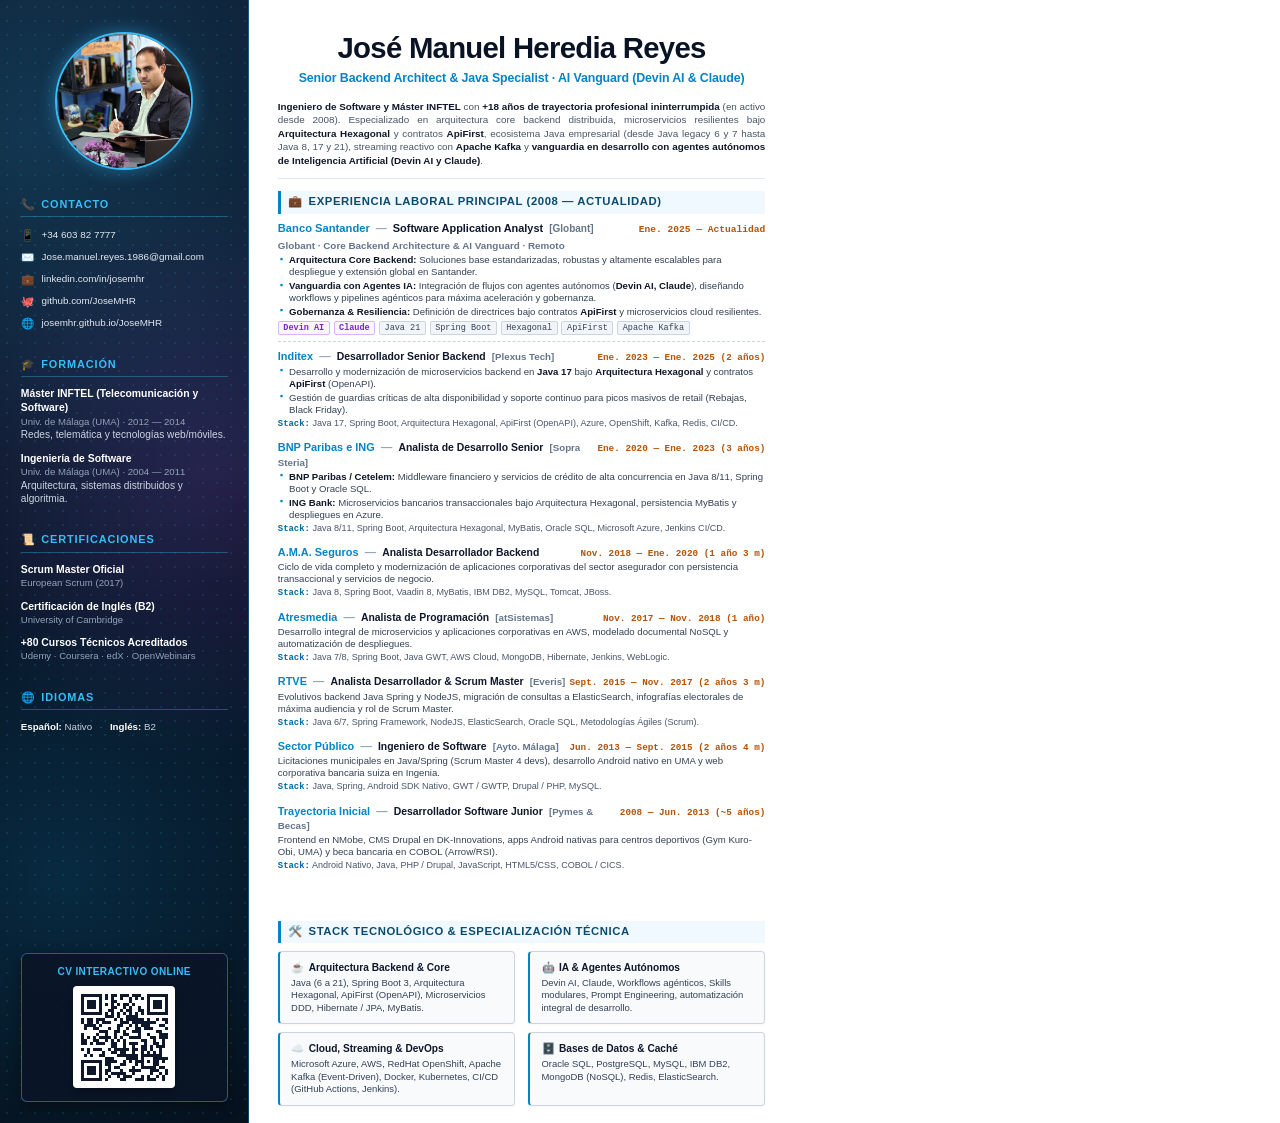
==== cv-printable/index.html @ e9c3ab43 "Enlarge avatar & name, and add Devin AI & Claude to header title" ====
<!DOCTYPE html>
<html lang="es">
<head>
  <meta charset="UTF-8">
  <title>CV — José Manuel Heredia Reyes (1 Página)</title>
  <meta name="viewport" content="width=device-width, initial-scale=1.0">
  <style>
    @page {
      size: A4 portrait;
      margin: 0;
    }

    *, *::before, *::after {
      box-sizing: border-box;
      margin: 0;
      padding: 0;
    }

    html, body {
      width: 210mm;
      height: 297mm;
      max-height: 297mm;
      margin: 0;
      padding: 0;
      background: #ffffff;
      color: #1e293b;
      font-family: -apple-system, BlinkMacSystemFont, "Segoe UI", Roboto, "Helvetica Neue", Arial, sans-serif;
      font-size: 8.5pt;
      line-height: 1.35;
      -webkit-print-color-adjust: exact;
      print-color-adjust: exact;
      overflow: hidden;
    }

    .cv-container {
      display: flex;
      width: 210mm;
      height: 297mm;
      max-height: 297mm;
      overflow: hidden;
    }

    /* ==========================================================================
       SIDEBAR (Columna Izquierda ~66mm)
       ========================================================================== */
    .cv-sidebar {
      width: 66mm;
      min-width: 66mm;
      max-width: 66mm;
      height: 297mm;
      background-color: #070c18;
      background-image: 
        radial-gradient(circle at 15% 12%, rgba(56, 189, 248, 0.22) 0%, transparent 48%),
        radial-gradient(circle at 85% 42%, rgba(168, 85, 247, 0.18) 0%, transparent 42%),
        radial-gradient(circle at 25% 78%, rgba(14, 165, 233, 0.20) 0%, transparent 46%),
        radial-gradient(rgba(56, 189, 248, 0.12) 1px, transparent 1px),
        linear-gradient(180deg, #091224 0%, #050912 100%);
      background-size: 100% 100%, 100% 100%, 100% 100%, 14px 14px, 100% 100%;
      color: #e2e8f0;
      padding: 8.5mm 5.5mm 5.5mm 5.5mm;
      display: flex;
      flex-direction: column;
      justify-content: space-between;
      border-right: 1.5px solid rgba(56, 189, 248, 0.3);
      position: relative;
    }

    .avatar-wrapper {
      text-align: center;
      margin-bottom: 6mm;
    }

    .avatar-img {
      width: 36.5mm;
      height: 36.5mm;
      border-radius: 50%;
      object-fit: cover;
      border: 2.5px solid #38bdf8;
      box-shadow: 0 0 18px rgba(56, 189, 248, 0.45);
      display: inline-block;
    }

    .side-section {
      margin-bottom: 7mm;
    }

    .side-title {
      font-size: 8.2pt;
      font-weight: 800;
      text-transform: uppercase;
      letter-spacing: 0.08em;
      color: #38bdf8;
      border-bottom: 1px solid rgba(56, 189, 248, 0.35);
      padding-bottom: 1.2mm;
      margin-bottom: 2.8mm;
      display: flex;
      align-items: center;
      gap: 1.5mm;
    }

    .side-item {
      font-size: 7.6pt;
      color: #cbd5e1;
      margin-bottom: 2.5mm;
      line-height: 1.35;
    }

    .side-item strong {
      color: #ffffff;
      display: block;
      font-size: 7.8pt;
    }

    .side-item em {
      font-style: normal;
      color: #94a3b8;
      font-size: 7.2pt;
      display: block;
    }

    .contact-row {
      display: flex;
      align-items: center;
      gap: 2mm;
      font-size: 7.4pt;
      color: #e2e8f0;
      margin-bottom: 2mm;
      word-break: break-all;
    }

    .contact-row a {
      color: #e2e8f0;
      text-decoration: none;
    }

    .contact-icon {
      color: #38bdf8;
      font-size: 8pt;
      min-width: 3.5mm;
      text-align: center;
    }

    .side-badge {
      display: inline-block;
      font-size: 6.8pt;
      font-weight: 700;
      padding: 0.5mm 1.5mm;
      border-radius: 2px;
      margin-top: 0.5mm;
    }

    .badge-green {
      background: rgba(16, 185, 129, 0.2);
      color: #6ee7b7;
      border: 1px solid rgba(16, 185, 129, 0.4);
    }

    .badge-blue {
      background: rgba(56, 189, 248, 0.18);
      color: #7dd3fc;
      border: 1px solid rgba(56, 189, 248, 0.4);
    }

    .badge-purple {
      background: rgba(168, 85, 247, 0.2);
      color: #d8b4fe;
      border: 1px solid rgba(168, 85, 247, 0.4);
    }

    .qr-container {
      background: rgba(11, 20, 38, 0.85);
      border: 1px solid rgba(56, 189, 248, 0.45);
      border-radius: 6px;
      padding: 2.8mm 3mm 2.2mm 3mm;
      text-align: center;
      box-shadow: 0 4px 14px rgba(0, 0, 0, 0.4);
    }

    .qr-title {
      font-size: 7.5pt;
      font-weight: 800;
      color: #38bdf8;
      letter-spacing: 0.04em;
      text-transform: uppercase;
      margin-bottom: 2mm;
      text-align: center;
    }

    .qr-img-large {
      width: 27mm;
      height: 27mm;
      background: #ffffff;
      padding: 1.2mm;
      border-radius: 4px;
      display: inline-block;
      box-shadow: 0 2px 8px rgba(0, 0, 0, 0.3);
    }

    /* ==========================================================================
       MAIN CONTENT (Columna Derecha ~144mm)
       ========================================================================== */
    .cv-main {
      width: 144mm;
      min-width: 144mm;
      max-width: 144mm;
      height: 297mm;
      padding: 8.5mm 7.5mm 4.5mm 7.5mm;
      display: flex;
      flex-direction: column;
      justify-content: space-between;
      overflow: hidden;
    }

    /* Header */
    .cv-header {
      margin-bottom: 3.2mm;
      border-bottom: 1.5px solid #e2e8f0;
      padding-bottom: 2.8mm;
      text-align: center;
    }

    .header-name {
      font-size: 22pt;
      font-weight: 800;
      color: #091325;
      letter-spacing: -0.025em;
      line-height: 1.1;
      margin-bottom: 1.5mm;
      text-align: center;
    }

    .header-role {
      font-size: 9.3pt;
      font-weight: 700;
      color: #0284c7;
      margin-bottom: 3.5mm;
      text-align: center;
      letter-spacing: -0.01em;
    }

    .header-summary {
      font-size: 7.4pt;
      color: #475569;
      line-height: 1.36;
      text-align: justify;
    }

    .header-summary strong {
      color: #0f172a;
    }

    /* Sections */
    .main-section-title {
      font-size: 8.5pt;
      font-weight: 800;
      text-transform: uppercase;
      letter-spacing: 0.05em;
      color: #0c4a6e;
      background: #f0f9ff;
      border-left: 3px solid #0284c7;
      padding: 1mm 2mm;
      margin-bottom: 2mm;
      display: flex;
      align-items: center;
      gap: 1.5mm;
    }

    /* Jobs */
    .job-item {
      margin-bottom: 2.8mm;
      page-break-inside: avoid;
    }

    .job-item:last-child {
      margin-bottom: 0;
    }

    .job-header {
      display: flex;
      justify-content: space-between;
      align-items: baseline;
      margin-bottom: 0.5mm;
    }

    .job-role {
      font-size: 8.2pt;
      font-weight: 700;
      color: #0f172a;
    }

    .job-role span.client-tag {
      color: #0369a1;
    }

    .job-company {
      font-size: 7.4pt;
      font-weight: 600;
      color: #64748b;
      margin-bottom: 0.6mm;
    }

    .job-date {
      font-size: 7.2pt;
      font-family: ui-monospace, SFMono-Regular, Menlo, Monaco, Consolas, monospace;
      color: #b45309;
      font-weight: 600;
      white-space: nowrap;
    }

    .job-bullets {
      list-style: none;
      padding-left: 0;
    }

    .job-bullet {
      font-size: 7.2pt;
      color: #334155;
      line-height: 1.25;
      position: relative;
      padding-left: 3mm;
      margin-bottom: 0.5mm;
    }

    .job-bullet::before {
      content: "▪";
      position: absolute;
      left: 0.5mm;
      color: #0284c7;
      font-size: 7pt;
      top: -0.2mm;
    }

    .job-bullet strong {
      color: #0f172a;
    }

    .job-tags {
      display: flex;
      flex-wrap: wrap;
      gap: 1mm;
      margin-top: 0.8mm;
    }

    .job-tag {
      font-size: 6.4pt;
      font-family: ui-monospace, SFMono-Regular, Menlo, Monaco, Consolas, monospace;
      background: #f1f5f9;
      color: #334155;
      border: 1px solid #cbd5e1;
      padding: 0.2mm 1.2mm;
      border-radius: 2px;
      line-height: 1.2;
    }

    .tag-ai {
      background: #faf5ff;
      color: #7e22ce;
      border-color: #d8b4fe;
      font-weight: 600;
    }

    .job-client-blue {
      color: #0284c7;
      font-weight: 800;
      font-size: 8.4pt;
    }

    .job-sep {
      color: #94a3b8;
      margin: 0 0.8mm;
      font-weight: 600;
    }

    .job-company-tag {
      font-size: 7.5pt;
      font-weight: 600;
      color: #64748b;
      margin-left: 0.8mm;
    }

    /* Compact 3-line Jobs */
    .job-compact {
      margin-bottom: 2.8mm;
      page-break-inside: avoid;
    }

    .job-compact-header {
      display: flex;
      justify-content: space-between;
      align-items: baseline;
      line-height: 1.25;
    }

    .job-compact-client {
      font-size: 8.2pt;
      font-weight: 800;
      color: #0284c7;
    }

    .job-compact-sep {
      color: #94a3b8;
      margin: 0 0.8mm;
      font-weight: 600;
    }

    .job-compact-title {
      font-size: 7.8pt;
      font-weight: 700;
      color: #0f172a;
    }

    .job-compact-company {
      font-size: 7.3pt;
      font-weight: 600;
      color: #64748b;
      margin-left: 0.8mm;
    }

    .job-compact-date {
      font-size: 7.0pt;
      font-family: ui-monospace, SFMono-Regular, Menlo, Monaco, Consolas, monospace;
      color: #b45309;
      font-weight: 600;
      white-space: nowrap;
    }

    .job-compact-desc {
      font-size: 7.2pt;
      color: #334155;
      line-height: 1.28;
      margin-top: 0.4mm;
    }

    .job-compact-tech {
      font-size: 6.8pt;
      color: #475569;
      line-height: 1.22;
      margin-top: 0.4mm;
    }

    .job-compact-tech strong {
      color: #0369a1;
      font-family: ui-monospace, SFMono-Regular, Menlo, Monaco, Consolas, monospace;
      font-size: 6.7pt;
    }

    .lang-row {
      display: flex;
      align-items: baseline;
      gap: 2mm;
      font-size: 7.3pt;
      color: #cbd5e1;
      margin-top: 0.8mm;
    }

    .lang-row span strong {
      display: inline !important;
      color: #ffffff;
    }

    /* Skills Section & Cards */
    .skills-section {
      margin-top: 2.2mm;
    }

    .skills-grid {
      display: grid;
      grid-template-columns: 1fr 1fr;
      gap: 2.2mm 3.5mm;
    }

    .skill-card {
      background: #f8fafc;
      border: 1px solid #cbd5e1;
      border-left: 2.8px solid #0284c7;
      border-radius: 4px;
      padding: 2.3mm 3mm;
      box-shadow: 0 1px 3px rgba(0, 0, 0, 0.04);
    }

    .skill-card-title {
      font-size: 7.6pt;
      font-weight: 800;
      color: #0f172a;
      margin-bottom: 0.6mm;
      display: flex;
      align-items: center;
      gap: 1.2mm;
    }

    .skill-card-title span.icon {
      font-size: 7.8pt;
    }

    .skill-card-body {
      font-size: 7.1pt;
      line-height: 1.32;
      color: #334155;
    }
  </style>
</head>
<body>

  <div class="cv-container">
    
    <!-- ==========================================
         COLUMNA LATERAL (Sidebar ~66mm)
         ========================================== -->
    <aside class="cv-sidebar">
      <div>
        <!-- Foto -->
        <div class="avatar-wrapper">
          <img src="assets/avatar.jpg" alt="José Manuel Heredia Reyes" class="avatar-img">
        </div>

        <!-- Contacto -->
        <div class="side-section">
          <div class="side-title"><span>📞</span> Contacto</div>
          <div class="contact-row">
            <span class="contact-icon">📱</span>
            <span>+34 603 82 7777</span>
          </div>
          <div class="contact-row">
            <span class="contact-icon">✉️</span>
            <span>Jose.manuel.reyes.1986@gmail.com</span>
          </div>
          <div class="contact-row">
            <span class="contact-icon">💼</span>
            <span>linkedin.com/in/josemhr</span>
          </div>
          <div class="contact-row">
            <span class="contact-icon">🐙</span>
            <span>github.com/JoseMHR</span>
          </div>
          <div class="contact-row">
            <span class="contact-icon">🌐</span>
            <span>josemhr.github.io/JoseMHR</span>
          </div>
        </div>

        <!-- Formación Académica -->
        <div class="side-section">
          <div class="side-title"><span>🎓</span> Formación</div>
          <div class="side-item">
            <strong>Máster INFTEL (Telecomunicación y Software)</strong>
            <em>Univ. de Málaga (UMA) · 2012 — 2014</em>
            <span>Redes, telemática y tecnologías web/móviles.</span>
          </div>
          <div class="side-item">
            <strong>Ingeniería de Software</strong>
            <em>Univ. de Málaga (UMA) · 2004 — 2011</em>
            <span>Arquitectura, sistemas distribuidos y algoritmia.</span>
          </div>
        </div>

        <!-- Certificaciones Oficiales -->
        <div class="side-section">
          <div class="side-title"><span>📜</span> Certificaciones</div>
          <div class="side-item">
            <strong>Scrum Master Oficial</strong>
            <em>European Scrum (2017)</em>
          </div>
          <div class="side-item" style="margin-top: 1.5mm;">
            <strong>Certificación de Inglés (B2)</strong>
            <em>University of Cambridge</em>
          </div>
          <div class="side-item" style="margin-top: 1.5mm;">
            <strong>+80 Cursos Técnicos Acreditados</strong>
            <em>Udemy · Coursera · edX · OpenWebinars</em>
          </div>
        </div>

        <!-- Idiomas -->
        <div class="side-section">
          <div class="side-title"><span>🌐</span> Idiomas</div>
          <div class="lang-row">
            <span><strong>Español:</strong> Nativo</span>
            <span style="color: #64748b;">·</span>
            <span><strong>Inglés:</strong> B2</span>
          </div>
        </div>
      </div>

      <!-- QR Code interactivo -->
      <div class="qr-container">
        <div class="qr-title">CV Interactivo Online</div>
        <img src="assets/qr-portfolio.png" alt="QR Web CV" class="qr-img-large">
      </div>
    </aside>

    <!-- ==========================================
         COLUMNA PRINCIPAL (Cuerpo ~144mm)
         ========================================== -->
    <main class="cv-main">
      <div>
        <!-- Cabecera Personal -->
        <header class="cv-header">
          <h1 class="header-name">José Manuel Heredia Reyes</h1>
          <div class="header-role">Senior Backend Architect & Java Specialist · AI Vanguard (Devin AI & Claude)</div>
          <p class="header-summary">
            <strong>Ingeniero de Software y Máster INFTEL</strong> con <strong>+18 años de trayectoria profesional ininterrumpida</strong> (en activo desde 2008). Especializado en arquitectura core backend distribuida, microservicios resilientes bajo <strong>Arquitectura Hexagonal</strong> y contratos <strong>ApiFirst</strong>, ecosistema Java empresarial (desde Java legacy 6 y 7 hasta Java 8, 17 y 21), streaming reactivo con <strong>Apache Kafka</strong> y <strong>vanguardia en desarrollo con agentes autónomos de Inteligencia Artificial (Devin AI y Claude)</strong>.
          </p>
        </header>

        <!-- Experiencia Laboral -->
        <section>
          <div class="main-section-title">
            <span>💼</span> Experiencia Laboral Principal (2008 — Actualidad)
          </div>

          <!-- 1. Globant (Santander) -->
          <article class="job-item" style="border-bottom: 1px dashed #cbd5e1; padding-bottom: 1.6mm; margin-bottom: 2mm;">
            <div class="job-header">
              <div class="job-role">
                <span class="job-client-blue">Banco Santander</span> <span class="job-sep">—</span> Software Application Analyst <span class="job-company-tag">[Globant]</span>
              </div>
              <div class="job-date">Ene. 2025 — Actualidad</div>
            </div>
            <div class="job-company">Globant · Core Backend Architecture & AI Vanguard · Remoto</div>
            <ul class="job-bullets">
              <li class="job-bullet"><strong>Arquitectura Core Backend:</strong> Soluciones base estandarizadas, robustas y altamente escalables para despliegue y extensión global en Santander.</li>
              <li class="job-bullet"><strong>Vanguardia con Agentes IA:</strong> Integración de flujos con agentes autónomos (<strong>Devin AI, Claude</strong>), diseñando workflows y pipelines agénticos para máxima aceleración y gobernanza.</li>
              <li class="job-bullet"><strong>Gobernanza & Resiliencia:</strong> Definición de directrices bajo contratos <strong>ApiFirst</strong> y microservicios cloud resilientes.</li>
            </ul>
            <div class="job-tags">
              <span class="job-tag tag-ai">Devin AI</span>
              <span class="job-tag tag-ai">Claude</span>
              <span class="job-tag">Java 21</span>
              <span class="job-tag">Spring Boot</span>
              <span class="job-tag">Hexagonal</span>
              <span class="job-tag">ApiFirst</span>
              <span class="job-tag">Apache Kafka</span>
            </div>
          </article>

          <!-- 2. Inditex (Plexus Tech) -->
          <article class="job-compact">
            <div class="job-compact-header">
              <div>
                <span class="job-compact-client">Inditex</span> <span class="job-compact-sep">—</span> <span class="job-compact-title">Desarrollador Senior Backend</span> <span class="job-compact-company">[Plexus Tech]</span>
              </div>
              <span class="job-compact-date">Ene. 2023 — Ene. 2025 (2 años)</span>
            </div>
            <ul class="job-bullets" style="margin-top: 0.5mm;">
              <li class="job-bullet">Desarrollo y modernización de microservicios backend en <strong>Java 17</strong> bajo <strong>Arquitectura Hexagonal</strong> y contratos <strong>ApiFirst</strong> (OpenAPI).</li>
              <li class="job-bullet">Gestión de guardias críticas de alta disponibilidad y soporte continuo para picos masivos de retail (Rebajas, Black Friday).</li>
            </ul>
            <div class="job-compact-tech"><strong>Stack:</strong> Java 17, Spring Boot, Arquitectura Hexagonal, ApiFirst (OpenAPI), Azure, OpenShift, Kafka, Redis, CI/CD.</div>
          </article>

          <!-- 3. BNP Paribas e ING Bank (Sopra Steria) -->
          <article class="job-compact">
            <div class="job-compact-header">
              <div>
                <span class="job-compact-client">BNP Paribas e ING</span> <span class="job-compact-sep">—</span> <span class="job-compact-title">Analista de Desarrollo Senior</span> <span class="job-compact-company">[Sopra Steria]</span>
              </div>
              <span class="job-compact-date">Ene. 2020 — Ene. 2023 (3 años)</span>
            </div>
            <ul class="job-bullets" style="margin-top: 0.5mm;">
              <li class="job-bullet"><strong>BNP Paribas / Cetelem:</strong> Middleware financiero y servicios de crédito de alta concurrencia en Java 8/11, Spring Boot y Oracle SQL.</li>
              <li class="job-bullet"><strong>ING Bank:</strong> Microservicios bancarios transaccionales bajo Arquitectura Hexagonal, persistencia MyBatis y despliegues en Azure.</li>
            </ul>
            <div class="job-compact-tech"><strong>Stack:</strong> Java 8/11, Spring Boot, Arquitectura Hexagonal, MyBatis, Oracle SQL, Microsoft Azure, Jenkins CI/CD.</div>
          </article>

          <!-- 4. A.M.A. Seguros -->
          <article class="job-compact">
            <div class="job-compact-header">
              <div>
                <span class="job-compact-client">A.M.A. Seguros</span> <span class="job-compact-sep">—</span> <span class="job-compact-title">Analista Desarrollador Backend</span>
              </div>
              <span class="job-compact-date">Nov. 2018 — Ene. 2020 (1 año 3 m)</span>
            </div>
            <div class="job-compact-desc">Ciclo de vida completo y modernización de aplicaciones corporativas del sector asegurador con persistencia transaccional y servicios de negocio.</div>
            <div class="job-compact-tech"><strong>Stack:</strong> Java 8, Spring Boot, Vaadin 8, MyBatis, IBM DB2, MySQL, Tomcat, JBoss.</div>
          </article>

          <!-- 5. Atresmedia (atSistemas) -->
          <article class="job-compact">
            <div class="job-compact-header">
              <div>
                <span class="job-compact-client">Atresmedia</span> <span class="job-compact-sep">—</span> <span class="job-compact-title">Analista de Programación</span> <span class="job-compact-company">[atSistemas]</span>
              </div>
              <span class="job-compact-date">Nov. 2017 — Nov. 2018 (1 año)</span>
            </div>
            <div class="job-compact-desc">Desarrollo integral de microservicios y aplicaciones corporativas en AWS, modelado documental NoSQL y automatización de despliegues.</div>
            <div class="job-compact-tech"><strong>Stack:</strong> Java 7/8, Spring Boot, Java GWT, AWS Cloud, MongoDB, Hibernate, Jenkins, WebLogic.</div>
          </article>

          <!-- 6. RTVE (Everis Spain / 80 Soluciones) -->
          <article class="job-compact">
            <div class="job-compact-header">
              <div>
                <span class="job-compact-client">RTVE</span> <span class="job-compact-sep">—</span> <span class="job-compact-title">Analista Desarrollador & Scrum Master</span> <span class="job-compact-company">[Everis]</span>
              </div>
              <span class="job-compact-date">Sept. 2015 — Nov. 2017 (2 años 3 m)</span>
            </div>
            <div class="job-compact-desc">Evolutivos backend Java Spring y NodeJS, migración de consultas a ElasticSearch, infografías electorales de máxima audiencia y rol de Scrum Master.</div>
            <div class="job-compact-tech"><strong>Stack:</strong> Java 6/7, Spring Framework, NodeJS, ElasticSearch, Oracle SQL, Metodologías Ágiles (Scrum).</div>
          </article>

          <!-- 7. Sector Público Málaga -->
          <article class="job-compact">
            <div class="job-compact-header">
              <div>
                <span class="job-compact-client">Sector Público</span> <span class="job-compact-sep">—</span> <span class="job-compact-title">Ingeniero de Software</span> <span class="job-compact-company">[Ayto. Málaga]</span>
              </div>
              <span class="job-compact-date">Jun. 2013 — Sept. 2015 (2 años 4 m)</span>
            </div>
            <div class="job-compact-desc">Licitaciones municipales en Java/Spring (Scrum Master 4 devs), desarrollo Android nativo en UMA y web corporativa bancaria suiza en Ingenia.</div>
            <div class="job-compact-tech"><strong>Stack:</strong> Java, Spring, Android SDK Nativo, GWT / GWTP, Drupal / PHP, MySQL.</div>
          </article>

          <!-- 8. Trayectoria Inicial -->
          <article class="job-compact">
            <div class="job-compact-header">
              <div>
                <span class="job-compact-client">Trayectoria Inicial</span> <span class="job-compact-sep">—</span> <span class="job-compact-title">Desarrollador Software Junior</span> <span class="job-compact-company">[Pymes & Becas]</span>
              </div>
              <span class="job-compact-date">2008 — Jun. 2013 (~5 años)</span>
            </div>
            <div class="job-compact-desc">Frontend en NMobe, CMS Drupal en DK-Innovations, apps Android nativas para centros deportivos (Gym Kuro-Obi, UMA) y beca bancaria en COBOL (Arrow/RSI).</div>
            <div class="job-compact-tech"><strong>Stack:</strong> Android Nativo, Java, PHP / Drupal, JavaScript, HTML5/CSS, COBOL / CICS.</div>
          </article>
        </section>
      </div>

      <!-- Stack Tecnológico & Especialización Técnica -->
      <section class="skills-section">
        <div class="main-section-title">
          <span>🛠️</span> Stack Tecnológico & Especialización Técnica
        </div>
        <div class="skills-grid">
          <div class="skill-card">
            <div class="skill-card-title"><span class="icon">☕</span> Arquitectura Backend & Core</div>
            <div class="skill-card-body">
              Java (6 a 21), Spring Boot 3, Arquitectura Hexagonal, ApiFirst (OpenAPI), Microservicios DDD, Hibernate / JPA, MyBatis.
            </div>
          </div>
          <div class="skill-card">
            <div class="skill-card-title"><span class="icon">🤖</span> IA & Agentes Autónomos</div>
            <div class="skill-card-body">
              Devin AI, Claude, Workflows agénticos, Skills modulares, Prompt Engineering, automatización integral de desarrollo.
            </div>
          </div>
          <div class="skill-card">
            <div class="skill-card-title"><span class="icon">☁️</span> Cloud, Streaming & DevOps</div>
            <div class="skill-card-body">
              Microsoft Azure, AWS, RedHat OpenShift, Apache Kafka (Event-Driven), Docker, Kubernetes, CI/CD (GitHub Actions, Jenkins).
            </div>
          </div>
          <div class="skill-card">
            <div class="skill-card-title"><span class="icon">🗄️</span> Bases de Datos & Caché</div>
            <div class="skill-card-body">
              Oracle SQL, PostgreSQL, MySQL, IBM DB2, MongoDB (NoSQL), Redis, ElasticSearch.
            </div>
          </div>
        </div>
      </section>
    </main>

  </div>

</body>
</html>
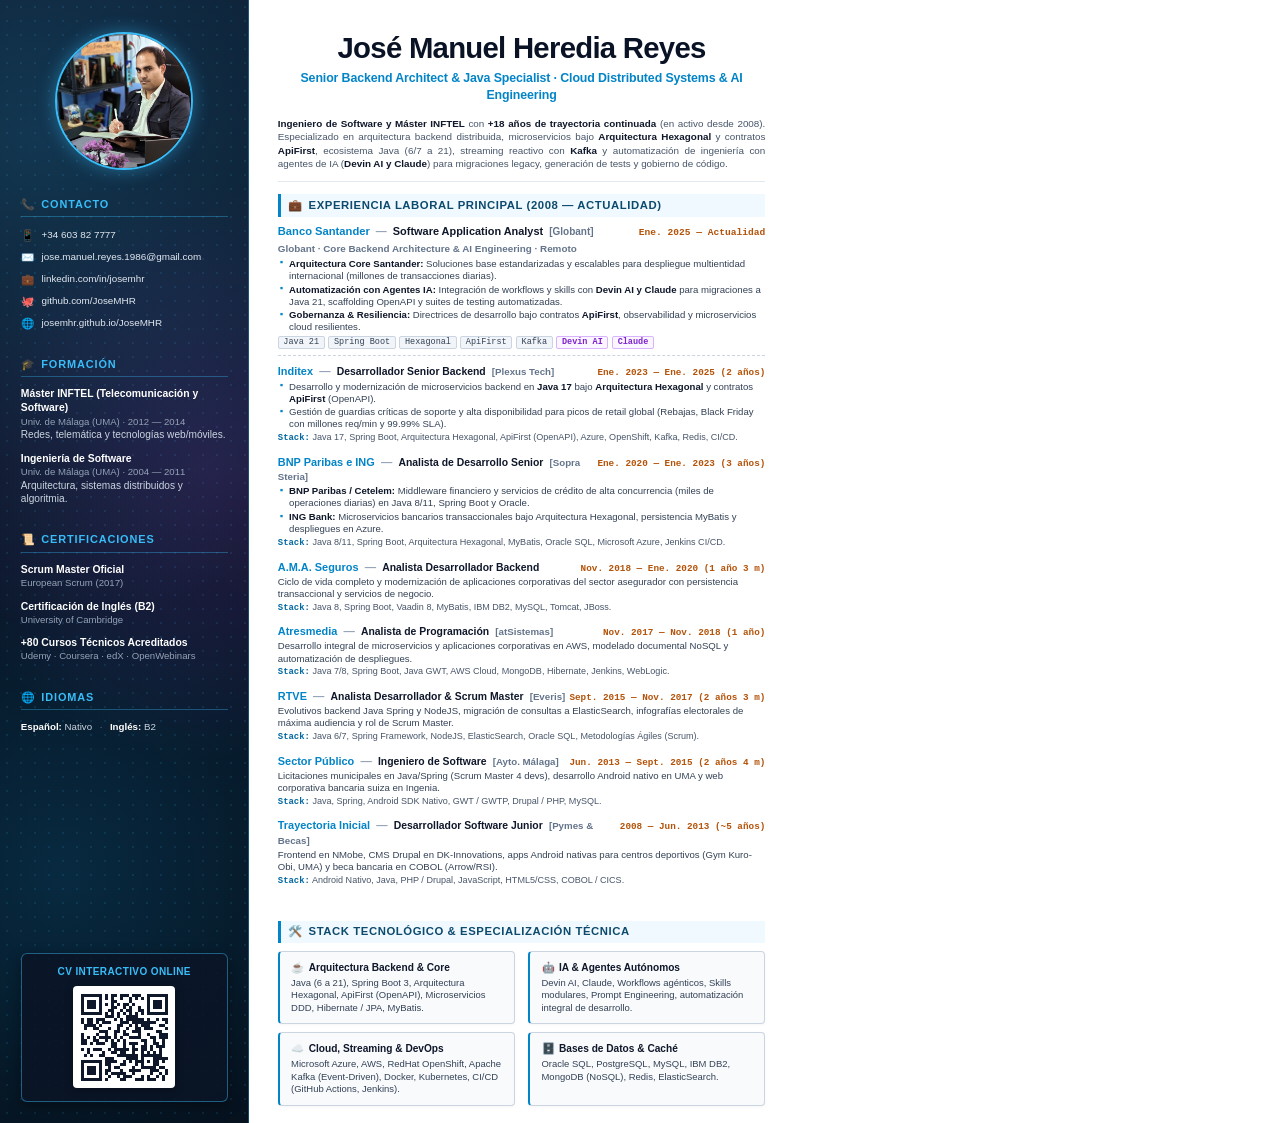
==== commit 71a809fc: "Refine AI messaging, prioritize Backend skills, normalize email, add scale metrics, and fix PDF tag " ====
--- a/cv-printable/index.html
+++ b/cv-printable/index.html
@@ -522,7 +522,7 @@
           </div>
           <div class="contact-row">
             <span class="contact-icon">✉️</span>
-            <span>Jose.manuel.reyes.1986@gmail.com</span>
+            <span>jose.manuel.reyes.1986@gmail.com</span>
           </div>
           <div class="contact-row">
             <span class="contact-icon">💼</span>
@@ -596,9 +596,9 @@
         <!-- Cabecera Personal -->
         <header class="cv-header">
           <h1 class="header-name">José Manuel Heredia Reyes</h1>
-          <div class="header-role">Senior Backend Architect & Java Specialist · AI Vanguard (Devin AI & Claude)</div>
+          <div class="header-role">Senior Backend Architect & Java Specialist · Cloud Distributed Systems & AI Engineering</div>
           <p class="header-summary">
-            <strong>Ingeniero de Software y Máster INFTEL</strong> con <strong>+18 años de trayectoria profesional ininterrumpida</strong> (en activo desde 2008). Especializado en arquitectura core backend distribuida, microservicios resilientes bajo <strong>Arquitectura Hexagonal</strong> y contratos <strong>ApiFirst</strong>, ecosistema Java empresarial (desde Java legacy 6 y 7 hasta Java 8, 17 y 21), streaming reactivo con <strong>Apache Kafka</strong> y <strong>vanguardia en desarrollo con agentes autónomos de Inteligencia Artificial (Devin AI y Claude)</strong>.
+            <strong>Ingeniero de Software y Máster INFTEL</strong> con <strong>+18 años de trayectoria continuada</strong> (en activo desde 2008). Especializado en arquitectura backend distribuida, microservicios bajo <strong>Arquitectura Hexagonal</strong> y contratos <strong>ApiFirst</strong>, ecosistema Java (6/7 a 21), streaming reactivo con <strong>Kafka</strong> y automatización de ingeniería con agentes de IA (<strong>Devin AI y Claude</strong>) para migraciones legacy, generación de tests y gobierno de código.
           </p>
         </header>
 
@@ -616,20 +616,20 @@
               </div>
               <div class="job-date">Ene. 2025 — Actualidad</div>
             </div>
-            <div class="job-company">Globant · Core Backend Architecture & AI Vanguard · Remoto</div>
+            <div class="job-company">Globant · Core Backend Architecture & AI Engineering · Remoto</div>
             <ul class="job-bullets">
-              <li class="job-bullet"><strong>Arquitectura Core Backend:</strong> Soluciones base estandarizadas, robustas y altamente escalables para despliegue y extensión global en Santander.</li>
-              <li class="job-bullet"><strong>Vanguardia con Agentes IA:</strong> Integración de flujos con agentes autónomos (<strong>Devin AI, Claude</strong>), diseñando workflows y pipelines agénticos para máxima aceleración y gobernanza.</li>
-              <li class="job-bullet"><strong>Gobernanza & Resiliencia:</strong> Definición de directrices bajo contratos <strong>ApiFirst</strong> y microservicios cloud resilientes.</li>
+              <li class="job-bullet"><strong>Arquitectura Core Santander:</strong> Soluciones base estandarizadas y escalables para despliegue multientidad internacional (millones de transacciones diarias).</li>
+              <li class="job-bullet"><strong>Automatización con Agentes IA:</strong> Integración de workflows y skills con <strong>Devin AI y Claude</strong> para migraciones a Java 21, scaffolding OpenAPI y suites de testing automatizadas.</li>
+              <li class="job-bullet"><strong>Gobernanza & Resiliencia:</strong> Directrices de desarrollo bajo contratos <strong>ApiFirst</strong>, observabilidad y microservicios cloud resilientes.</li>
             </ul>
-            <div class="job-tags">
-              <span class="job-tag tag-ai">Devin AI</span>
-              <span class="job-tag tag-ai">Claude</span>
+            <div class="job-tags" style="clear: both; margin-top: 0.6mm;">
               <span class="job-tag">Java 21</span>
               <span class="job-tag">Spring Boot</span>
               <span class="job-tag">Hexagonal</span>
               <span class="job-tag">ApiFirst</span>
-              <span class="job-tag">Apache Kafka</span>
+              <span class="job-tag">Kafka</span>
+              <span class="job-tag tag-ai">Devin AI</span>
+              <span class="job-tag tag-ai">Claude</span>
             </div>
           </article>
 
@@ -643,7 +643,7 @@
             </div>
             <ul class="job-bullets" style="margin-top: 0.5mm;">
               <li class="job-bullet">Desarrollo y modernización de microservicios backend en <strong>Java 17</strong> bajo <strong>Arquitectura Hexagonal</strong> y contratos <strong>ApiFirst</strong> (OpenAPI).</li>
-              <li class="job-bullet">Gestión de guardias críticas de alta disponibilidad y soporte continuo para picos masivos de retail (Rebajas, Black Friday).</li>
+              <li class="job-bullet">Gestión de guardias críticas de soporte y alta disponibilidad para picos de retail global (Rebajas, Black Friday con millones req/min y 99.99% SLA).</li>
             </ul>
             <div class="job-compact-tech"><strong>Stack:</strong> Java 17, Spring Boot, Arquitectura Hexagonal, ApiFirst (OpenAPI), Azure, OpenShift, Kafka, Redis, CI/CD.</div>
           </article>
@@ -657,7 +657,7 @@
               <span class="job-compact-date">Ene. 2020 — Ene. 2023 (3 años)</span>
             </div>
             <ul class="job-bullets" style="margin-top: 0.5mm;">
-              <li class="job-bullet"><strong>BNP Paribas / Cetelem:</strong> Middleware financiero y servicios de crédito de alta concurrencia en Java 8/11, Spring Boot y Oracle SQL.</li>
+              <li class="job-bullet"><strong>BNP Paribas / Cetelem:</strong> Middleware financiero y servicios de crédito de alta concurrencia (miles de operaciones diarias) en Java 8/11, Spring Boot y Oracle.</li>
               <li class="job-bullet"><strong>ING Bank:</strong> Microservicios bancarios transaccionales bajo Arquitectura Hexagonal, persistencia MyBatis y despliegues en Azure.</li>
             </ul>
             <div class="job-compact-tech"><strong>Stack:</strong> Java 8/11, Spring Boot, Arquitectura Hexagonal, MyBatis, Oracle SQL, Microsoft Azure, Jenkins CI/CD.</div>
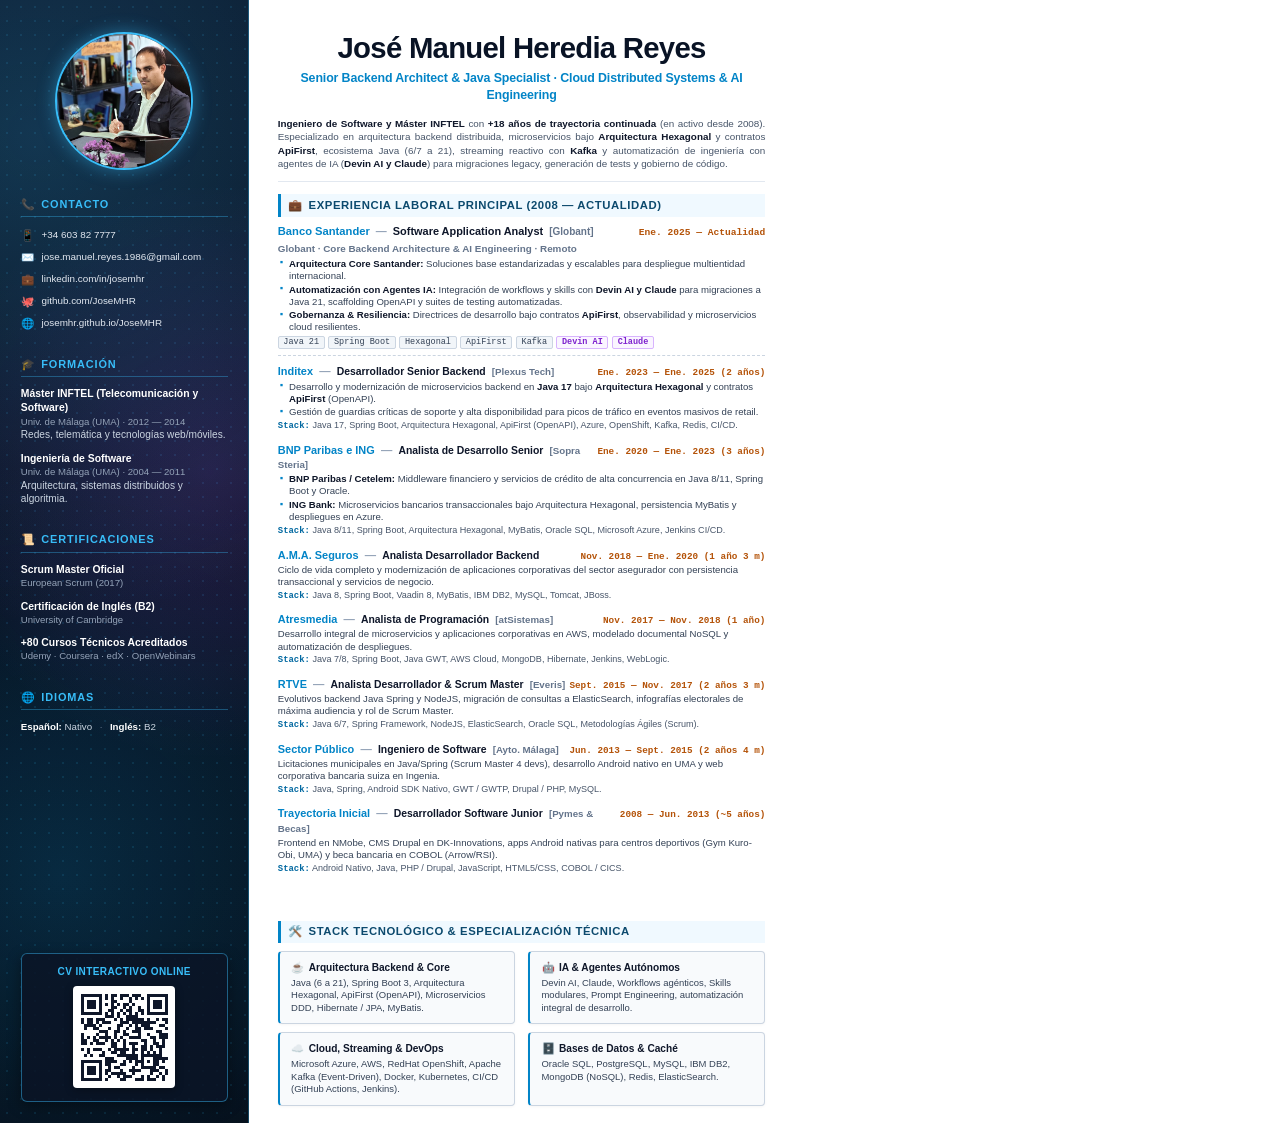
==== commit 9045865e: "Remove estimated operation and traffic figures across CV and web" ====
--- a/cv-printable/index.html
+++ b/cv-printable/index.html
@@ -618,7 +618,7 @@
             </div>
             <div class="job-company">Globant · Core Backend Architecture & AI Engineering · Remoto</div>
             <ul class="job-bullets">
-              <li class="job-bullet"><strong>Arquitectura Core Santander:</strong> Soluciones base estandarizadas y escalables para despliegue multientidad internacional (millones de transacciones diarias).</li>
+              <li class="job-bullet"><strong>Arquitectura Core Santander:</strong> Soluciones base estandarizadas y escalables para despliegue multientidad internacional.</li>
               <li class="job-bullet"><strong>Automatización con Agentes IA:</strong> Integración de workflows y skills con <strong>Devin AI y Claude</strong> para migraciones a Java 21, scaffolding OpenAPI y suites de testing automatizadas.</li>
               <li class="job-bullet"><strong>Gobernanza & Resiliencia:</strong> Directrices de desarrollo bajo contratos <strong>ApiFirst</strong>, observabilidad y microservicios cloud resilientes.</li>
             </ul>
@@ -643,7 +643,7 @@
             </div>
             <ul class="job-bullets" style="margin-top: 0.5mm;">
               <li class="job-bullet">Desarrollo y modernización de microservicios backend en <strong>Java 17</strong> bajo <strong>Arquitectura Hexagonal</strong> y contratos <strong>ApiFirst</strong> (OpenAPI).</li>
-              <li class="job-bullet">Gestión de guardias críticas de soporte y alta disponibilidad para picos de retail global (Rebajas, Black Friday con millones req/min y 99.99% SLA).</li>
+              <li class="job-bullet">Gestión de guardias críticas de soporte y alta disponibilidad para picos de tráfico en eventos masivos de retail.</li>
             </ul>
             <div class="job-compact-tech"><strong>Stack:</strong> Java 17, Spring Boot, Arquitectura Hexagonal, ApiFirst (OpenAPI), Azure, OpenShift, Kafka, Redis, CI/CD.</div>
           </article>
@@ -657,7 +657,7 @@
               <span class="job-compact-date">Ene. 2020 — Ene. 2023 (3 años)</span>
             </div>
             <ul class="job-bullets" style="margin-top: 0.5mm;">
-              <li class="job-bullet"><strong>BNP Paribas / Cetelem:</strong> Middleware financiero y servicios de crédito de alta concurrencia (miles de operaciones diarias) en Java 8/11, Spring Boot y Oracle.</li>
+              <li class="job-bullet"><strong>BNP Paribas / Cetelem:</strong> Middleware financiero y servicios de crédito de alta concurrencia en Java 8/11, Spring Boot y Oracle.</li>
               <li class="job-bullet"><strong>ING Bank:</strong> Microservicios bancarios transaccionales bajo Arquitectura Hexagonal, persistencia MyBatis y despliegues en Azure.</li>
             </ul>
             <div class="job-compact-tech"><strong>Stack:</strong> Java 8/11, Spring Boot, Arquitectura Hexagonal, MyBatis, Oracle SQL, Microsoft Azure, Jenkins CI/CD.</div>
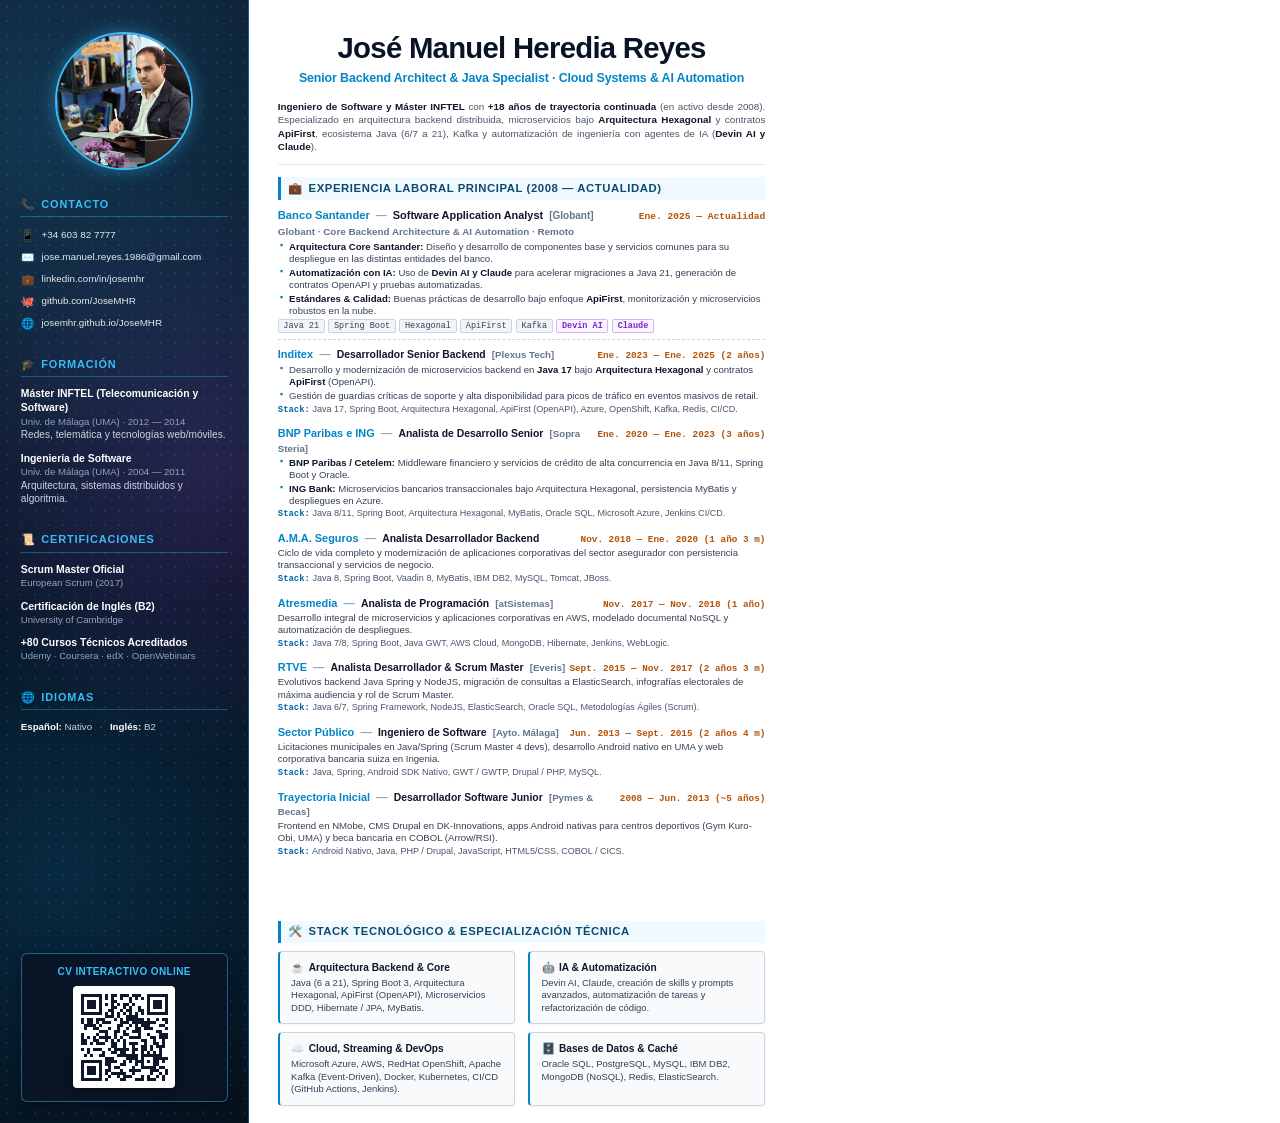
==== commit 44661c99: "Naturalize tone across CV, web and README, eliminating AI buzzwords and simplifying intro" ====
--- a/cv-printable/index.html
+++ b/cv-printable/index.html
@@ -596,9 +596,9 @@
         <!-- Cabecera Personal -->
         <header class="cv-header">
           <h1 class="header-name">José Manuel Heredia Reyes</h1>
-          <div class="header-role">Senior Backend Architect & Java Specialist · Cloud Distributed Systems & AI Engineering</div>
+          <div class="header-role">Senior Backend Architect & Java Specialist · Cloud Systems & AI Automation</div>
           <p class="header-summary">
-            <strong>Ingeniero de Software y Máster INFTEL</strong> con <strong>+18 años de trayectoria continuada</strong> (en activo desde 2008). Especializado en arquitectura backend distribuida, microservicios bajo <strong>Arquitectura Hexagonal</strong> y contratos <strong>ApiFirst</strong>, ecosistema Java (6/7 a 21), streaming reactivo con <strong>Kafka</strong> y automatización de ingeniería con agentes de IA (<strong>Devin AI y Claude</strong>) para migraciones legacy, generación de tests y gobierno de código.
+            <strong>Ingeniero de Software y Máster INFTEL</strong> con <strong>+18 años de trayectoria continuada</strong> (en activo desde 2008). Especializado en arquitectura backend distribuida, microservicios bajo <strong>Arquitectura Hexagonal</strong> y contratos <strong>ApiFirst</strong>, ecosistema Java (6/7 a 21), Kafka y automatización de ingeniería con agentes de IA (<strong>Devin AI y Claude</strong>).
           </p>
         </header>
 
@@ -616,11 +616,11 @@
               </div>
               <div class="job-date">Ene. 2025 — Actualidad</div>
             </div>
-            <div class="job-company">Globant · Core Backend Architecture & AI Engineering · Remoto</div>
+            <div class="job-company">Globant · Core Backend Architecture & AI Automation · Remoto</div>
             <ul class="job-bullets">
-              <li class="job-bullet"><strong>Arquitectura Core Santander:</strong> Soluciones base estandarizadas y escalables para despliegue multientidad internacional.</li>
-              <li class="job-bullet"><strong>Automatización con Agentes IA:</strong> Integración de workflows y skills con <strong>Devin AI y Claude</strong> para migraciones a Java 21, scaffolding OpenAPI y suites de testing automatizadas.</li>
-              <li class="job-bullet"><strong>Gobernanza & Resiliencia:</strong> Directrices de desarrollo bajo contratos <strong>ApiFirst</strong>, observabilidad y microservicios cloud resilientes.</li>
+              <li class="job-bullet"><strong>Arquitectura Core Santander:</strong> Diseño y desarrollo de componentes base y servicios comunes para su despliegue en las distintas entidades del banco.</li>
+              <li class="job-bullet"><strong>Automatización con IA:</strong> Uso de <strong>Devin AI y Claude</strong> para acelerar migraciones a Java 21, generación de contratos OpenAPI y pruebas automatizadas.</li>
+              <li class="job-bullet"><strong>Estándares & Calidad:</strong> Buenas prácticas de desarrollo bajo enfoque <strong>ApiFirst</strong>, monitorización y microservicios robustos en la nube.</li>
             </ul>
             <div class="job-tags" style="clear: both; margin-top: 0.6mm;">
               <span class="job-tag">Java 21</span>
@@ -738,9 +738,9 @@
             </div>
           </div>
           <div class="skill-card">
-            <div class="skill-card-title"><span class="icon">🤖</span> IA & Agentes Autónomos</div>
+            <div class="skill-card-title"><span class="icon">🤖</span> IA & Automatización</div>
             <div class="skill-card-body">
-              Devin AI, Claude, Workflows agénticos, Skills modulares, Prompt Engineering, automatización integral de desarrollo.
+              Devin AI, Claude, creación de skills y prompts avanzados, automatización de tareas y refactorización de código.
             </div>
           </div>
           <div class="skill-card">
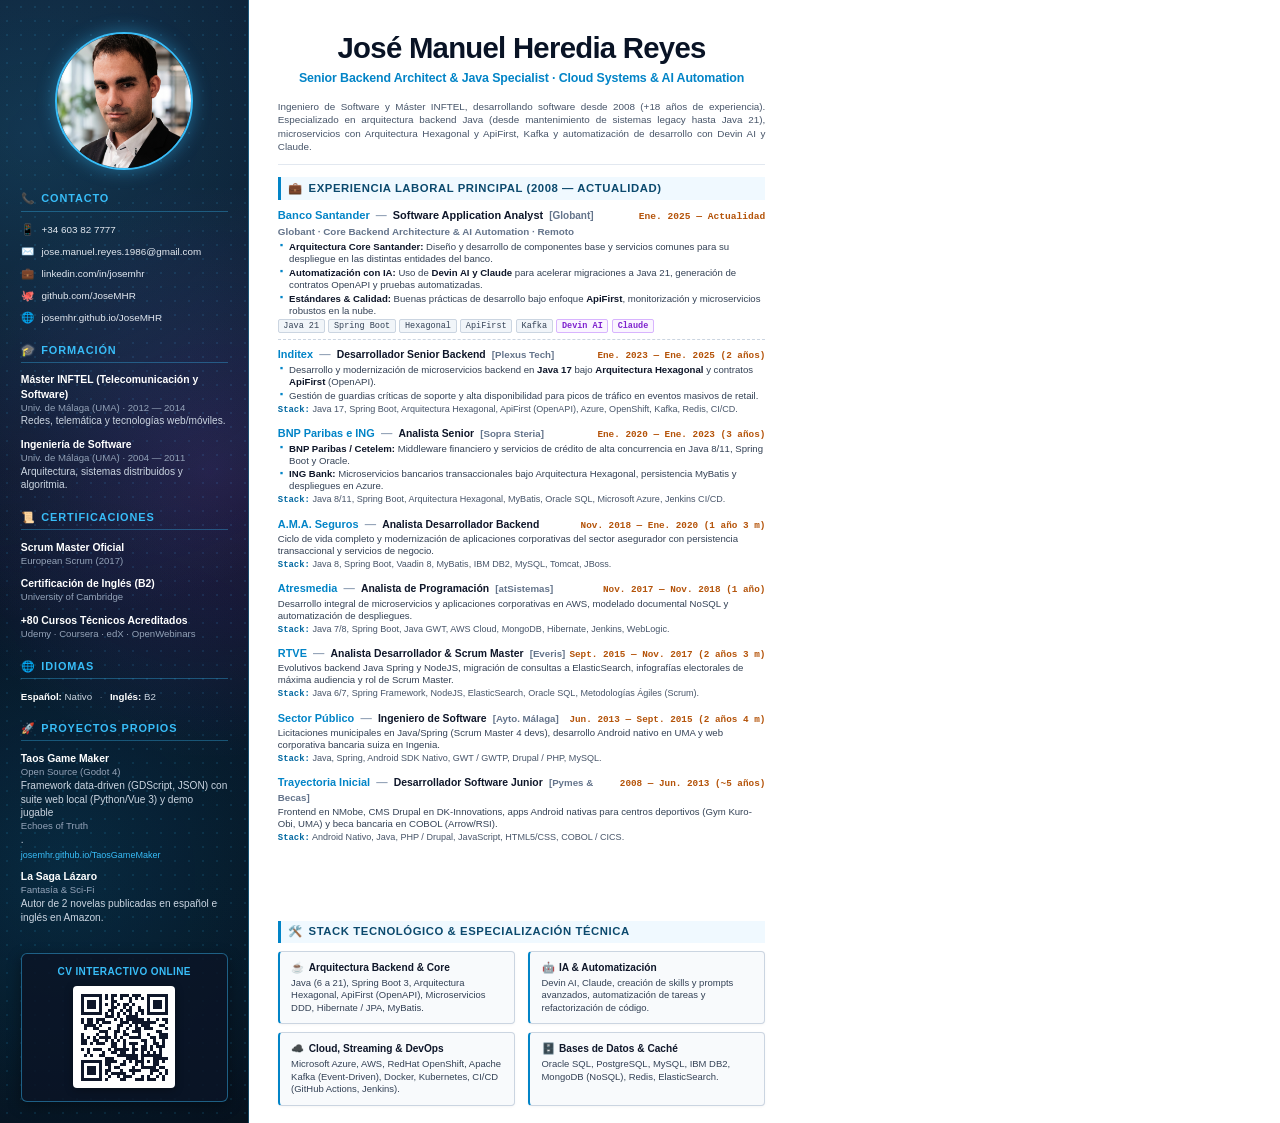
==== commit 1bc89724: "Complete portfolio update: natural first-person tone, featured projects highlight, new portrait avat" ====
--- a/cv-printable/index.html
+++ b/cv-printable/index.html
@@ -67,7 +67,7 @@
 
     .avatar-wrapper {
       text-align: center;
-      margin-bottom: 6mm;
+      margin-bottom: 4.5mm;
     }
 
     .avatar-img {
@@ -81,7 +81,7 @@
     }
 
     .side-section {
-      margin-bottom: 7mm;
+      margin-bottom: 4.8mm;
     }
 
     .side-title {
@@ -540,7 +540,7 @@
 
         <!-- Formación Académica -->
         <div class="side-section">
-          <div class="side-title"><span>🎓</span> Formación</div>
+          <div class="side-title"><span style="filter: brightness(1.7) drop-shadow(0 0 1px rgba(255,255,255,0.8));">🎓</span> Formación</div>
           <div class="side-item">
             <strong>Máster INFTEL (Telecomunicación y Software)</strong>
             <em>Univ. de Málaga (UMA) · 2012 — 2014</em>
@@ -577,6 +577,22 @@
             <span><strong>Español:</strong> Nativo</span>
             <span style="color: #64748b;">·</span>
             <span><strong>Inglés:</strong> B2</span>
+          </div>
+        </div>
+
+        <!-- Proyectos Propios -->
+        <div class="side-section" style="margin-bottom: 0;">
+          <div class="side-title"><span>🚀</span> Proyectos Propios</div>
+          <div class="side-item">
+            <strong>Taos Game Maker</strong>
+            <em>Open Source (Godot 4)</em>
+            <span>Framework data-driven (GDScript, JSON) con suite web local (Python/Vue 3) y demo jugable <em>Echoes of Truth</em>.</span>
+            <span style="display: block; font-size: 6.8pt; color: #38bdf8; margin-top: 0.5mm;">josemhr.github.io/TaosGameMaker</span>
+          </div>
+          <div class="side-item" style="margin-top: 1.5mm; margin-bottom: 0;">
+            <strong>La Saga Lázaro</strong>
+            <em>Fantasía & Sci-Fi</em>
+            <span>Autor de 2 novelas publicadas en español e inglés en Amazon.</span>
           </div>
         </div>
       </div>
@@ -598,7 +614,7 @@
           <h1 class="header-name">José Manuel Heredia Reyes</h1>
           <div class="header-role">Senior Backend Architect & Java Specialist · Cloud Systems & AI Automation</div>
           <p class="header-summary">
-            <strong>Ingeniero de Software y Máster INFTEL</strong> con <strong>+18 años de trayectoria continuada</strong> (en activo desde 2008). Especializado en arquitectura backend distribuida, microservicios bajo <strong>Arquitectura Hexagonal</strong> y contratos <strong>ApiFirst</strong>, ecosistema Java (6/7 a 21), Kafka y automatización de ingeniería con agentes de IA (<strong>Devin AI y Claude</strong>).
+            Ingeniero de Software y Máster INFTEL, desarrollando software desde 2008 (+18 años de experiencia). Especializado en arquitectura backend Java (desde mantenimiento de sistemas legacy hasta Java 21), microservicios con Arquitectura Hexagonal y ApiFirst, Kafka y automatización de desarrollo con Devin AI y Claude.
           </p>
         </header>
 
@@ -652,7 +668,7 @@
           <article class="job-compact">
             <div class="job-compact-header">
               <div>
-                <span class="job-compact-client">BNP Paribas e ING</span> <span class="job-compact-sep">—</span> <span class="job-compact-title">Analista de Desarrollo Senior</span> <span class="job-compact-company">[Sopra Steria]</span>
+                <span class="job-compact-client">BNP Paribas e ING</span> <span class="job-compact-sep">—</span> <span class="job-compact-title">Analista Senior</span> <span class="job-compact-company">[Sopra Steria]</span>
               </div>
               <span class="job-compact-date">Ene. 2020 — Ene. 2023 (3 años)</span>
             </div>
@@ -744,7 +760,7 @@
             </div>
           </div>
           <div class="skill-card">
-            <div class="skill-card-title"><span class="icon">☁️</span> Cloud, Streaming & DevOps</div>
+            <div class="skill-card-title"><span class="icon" style="filter: brightness(0.4) contrast(1.5);">☁️</span> Cloud, Streaming & DevOps</div>
             <div class="skill-card-body">
               Microsoft Azure, AWS, RedHat OpenShift, Apache Kafka (Event-Driven), Docker, Kubernetes, CI/CD (GitHub Actions, Jenkins).
             </div>
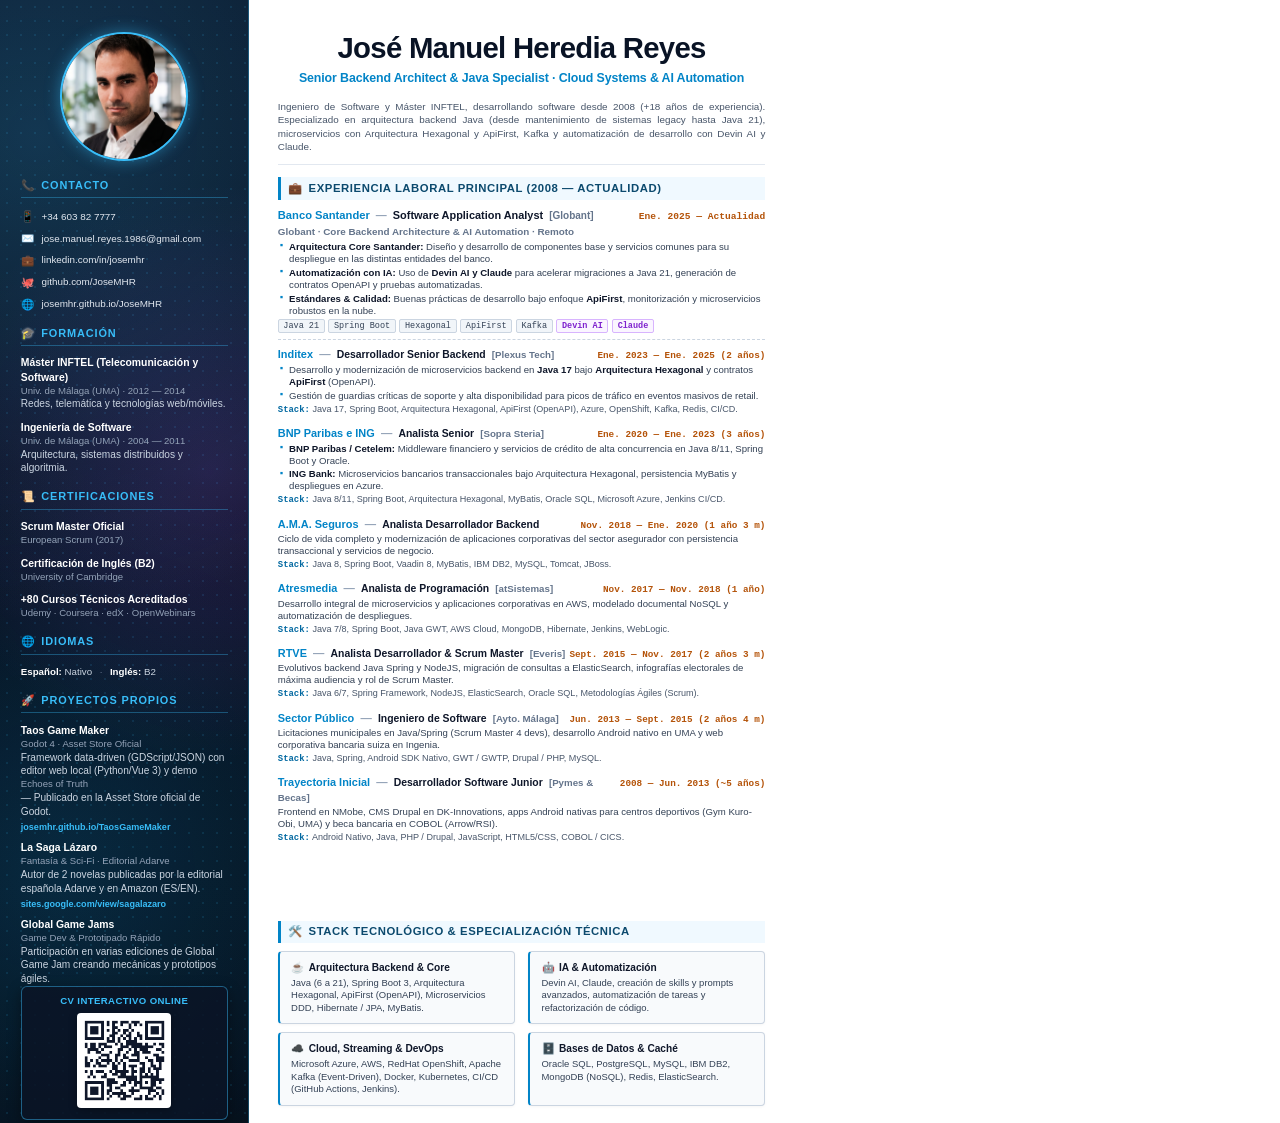
==== commit 4b948aff: "fix(cv): refine personal projects layout, add Editorial Adarve, Godot Asset Store and Global Game Ja" ====
--- a/cv-printable/index.html
+++ b/cv-printable/index.html
@@ -67,21 +67,21 @@
 
     .avatar-wrapper {
       text-align: center;
-      margin-bottom: 4.5mm;
+      margin-bottom: 3.5mm;
     }
 
     .avatar-img {
-      width: 36.5mm;
-      height: 36.5mm;
+      width: 34mm;
+      height: 34mm;
       border-radius: 50%;
       object-fit: cover;
       border: 2.5px solid #38bdf8;
-      box-shadow: 0 0 18px rgba(56, 189, 248, 0.45);
+      box-shadow: 0 0 16px rgba(56, 189, 248, 0.45);
       display: inline-block;
     }
 
     .side-section {
-      margin-bottom: 4.8mm;
+      margin-bottom: 3.8mm;
     }
 
     .side-title {
@@ -171,24 +171,24 @@
       background: rgba(11, 20, 38, 0.85);
       border: 1px solid rgba(56, 189, 248, 0.45);
       border-radius: 6px;
-      padding: 2.8mm 3mm 2.2mm 3mm;
+      padding: 2.2mm 2.8mm 1.8mm 2.8mm;
       text-align: center;
       box-shadow: 0 4px 14px rgba(0, 0, 0, 0.4);
     }
 
     .qr-title {
-      font-size: 7.5pt;
+      font-size: 7.2pt;
       font-weight: 800;
       color: #38bdf8;
       letter-spacing: 0.04em;
       text-transform: uppercase;
-      margin-bottom: 2mm;
+      margin-bottom: 1.4mm;
       text-align: center;
     }
 
     .qr-img-large {
-      width: 27mm;
-      height: 27mm;
+      width: 25mm;
+      height: 25mm;
       background: #ffffff;
       padding: 1.2mm;
       border-radius: 4px;
@@ -583,16 +583,22 @@
         <!-- Proyectos Propios -->
         <div class="side-section" style="margin-bottom: 0;">
           <div class="side-title"><span>🚀</span> Proyectos Propios</div>
-          <div class="side-item">
+          <div class="side-item" style="margin-bottom: 2.2mm;">
             <strong>Taos Game Maker</strong>
-            <em>Open Source (Godot 4)</em>
-            <span>Framework data-driven (GDScript, JSON) con suite web local (Python/Vue 3) y demo jugable <em>Echoes of Truth</em>.</span>
-            <span style="display: block; font-size: 6.8pt; color: #38bdf8; margin-top: 0.5mm;">josemhr.github.io/TaosGameMaker</span>
-          </div>
-          <div class="side-item" style="margin-top: 1.5mm; margin-bottom: 0;">
+            <em>Godot 4 · Asset Store Oficial</em>
+            <span>Framework data-driven (GDScript/JSON) con editor web local (Python/Vue 3) y demo <em>Echoes of Truth</em> — Publicado en la Asset Store oficial de Godot.</span>
+            <a href="https://josemhr.github.io/TaosGameMaker/" style="display: block; font-size: 6.8pt; color: #38bdf8; margin-top: 0.6mm; text-decoration: none; font-weight: 600;">josemhr.github.io/TaosGameMaker</a>
+          </div>
+          <div class="side-item" style="margin-bottom: 2mm;">
             <strong>La Saga Lázaro</strong>
-            <em>Fantasía & Sci-Fi</em>
-            <span>Autor de 2 novelas publicadas en español e inglés en Amazon.</span>
+            <em>Fantasía & Sci-Fi · Editorial Adarve</em>
+            <span>Autor de 2 novelas publicadas por la editorial española Adarve y en Amazon (ES/EN).</span>
+            <a href="https://sites.google.com/view/sagalazaro" style="display: block; font-size: 6.8pt; color: #38bdf8; margin-top: 0.6mm; text-decoration: none; font-weight: 600;">sites.google.com/view/sagalazaro</a>
+          </div>
+          <div class="side-item" style="margin-bottom: 0;">
+            <strong>Global Game Jams</strong>
+            <em>Game Dev & Prototipado Rápido</em>
+            <span>Participación en varias ediciones de Global Game Jam creando mecánicas y prototipos ágiles.</span>
           </div>
         </div>
       </div>
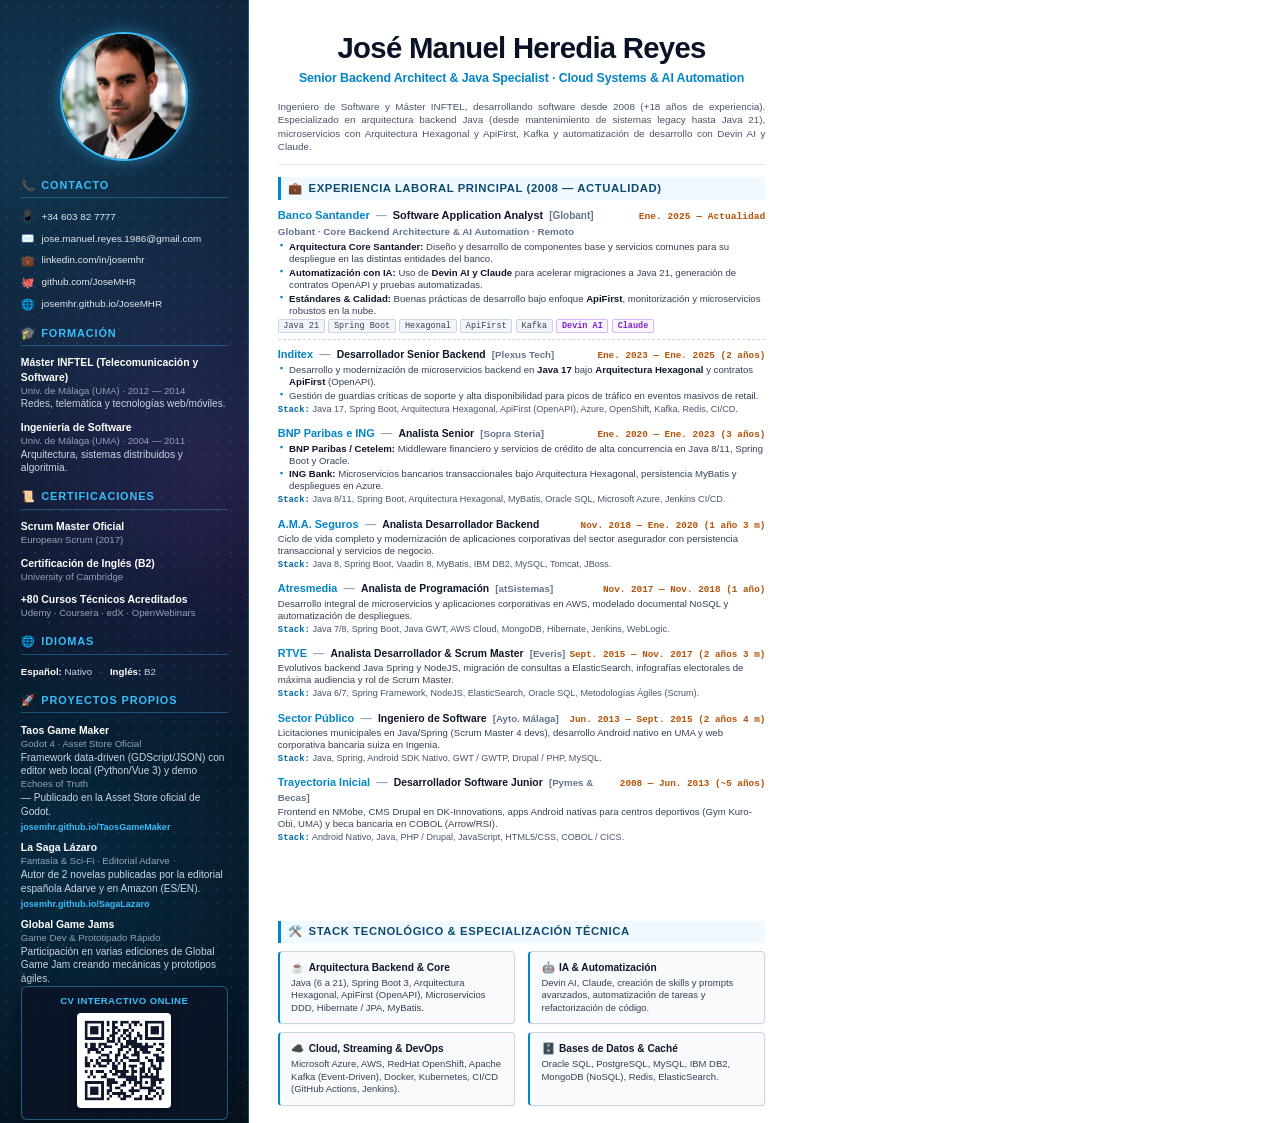
==== commit 92af0603: "fix: update all legacy Google Sites links to new official GitHub Pages portal" ====
--- a/cv-printable/index.html
+++ b/cv-printable/index.html
@@ -593,7 +593,7 @@
             <strong>La Saga Lázaro</strong>
             <em>Fantasía & Sci-Fi · Editorial Adarve</em>
             <span>Autor de 2 novelas publicadas por la editorial española Adarve y en Amazon (ES/EN).</span>
-            <a href="https://sites.google.com/view/sagalazaro" style="display: block; font-size: 6.8pt; color: #38bdf8; margin-top: 0.6mm; text-decoration: none; font-weight: 600;">sites.google.com/view/sagalazaro</a>
+            <a href="https://josemhr.github.io/SagaLazaro/" style="display: block; font-size: 6.8pt; color: #38bdf8; margin-top: 0.6mm; text-decoration: none; font-weight: 600;">josemhr.github.io/SagaLazaro</a>
           </div>
           <div class="side-item" style="margin-bottom: 0;">
             <strong>Global Game Jams</strong>
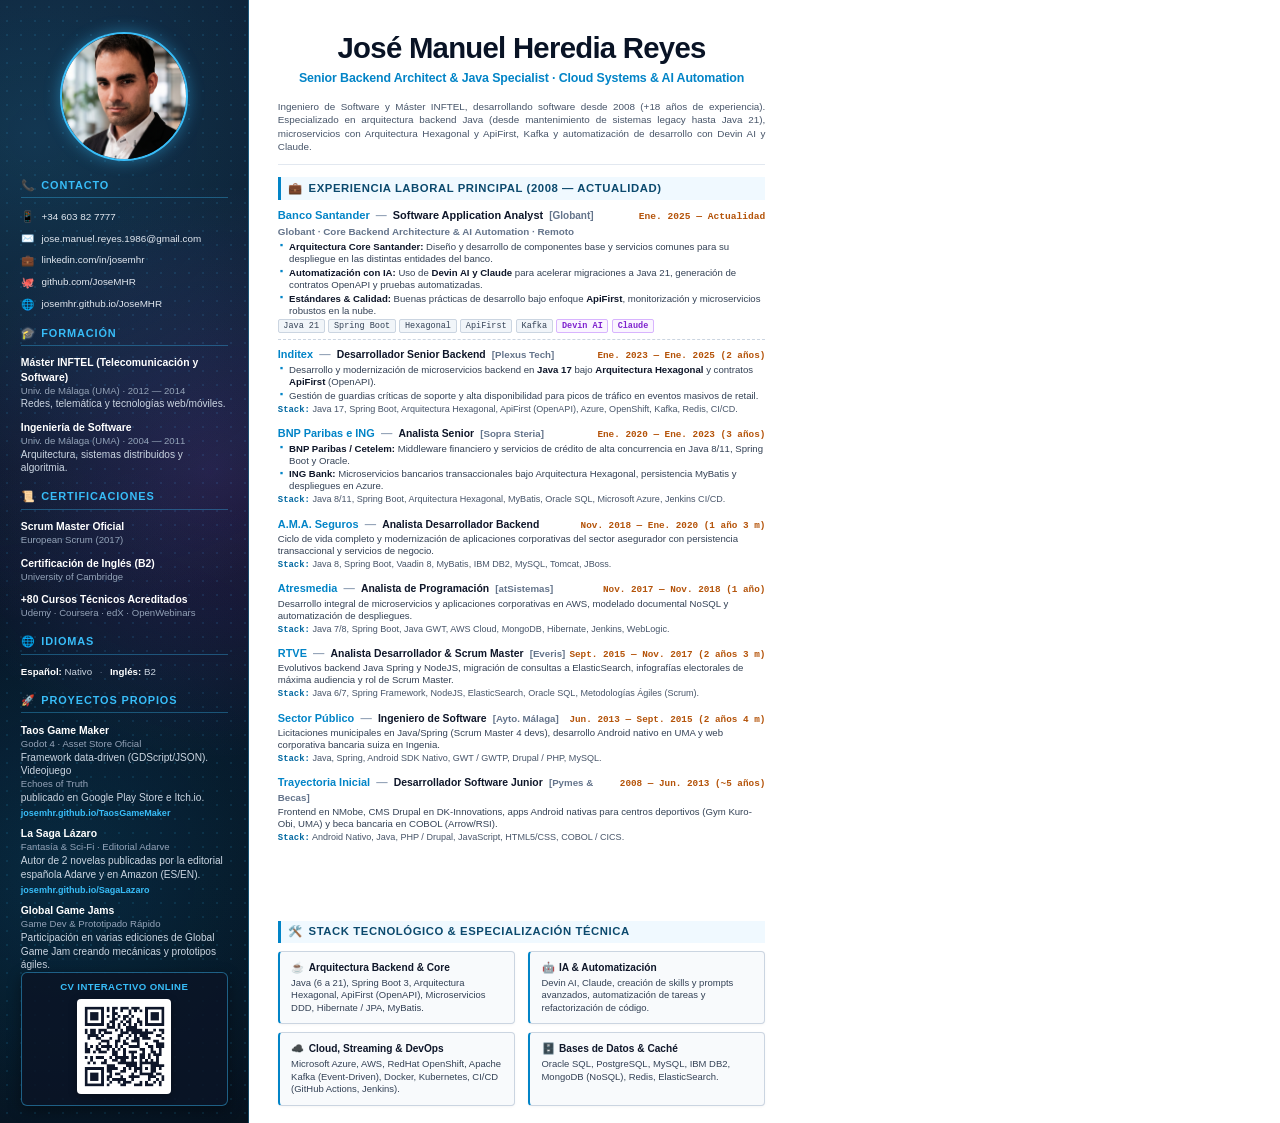
==== commit e250b60e: "feat: separate portfolio into 3 pillars (TGM engine, Echoes of Truth game on Google Play/Itch, and L" ====
--- a/cv-printable/index.html
+++ b/cv-printable/index.html
@@ -586,7 +586,7 @@
           <div class="side-item" style="margin-bottom: 2.2mm;">
             <strong>Taos Game Maker</strong>
             <em>Godot 4 · Asset Store Oficial</em>
-            <span>Framework data-driven (GDScript/JSON) con editor web local (Python/Vue 3) y demo <em>Echoes of Truth</em> — Publicado en la Asset Store oficial de Godot.</span>
+            <span>Framework data-driven (GDScript/JSON). Videojuego <em>Echoes of Truth</em> publicado en Google Play Store e Itch.io.</span>
             <a href="https://josemhr.github.io/TaosGameMaker/" style="display: block; font-size: 6.8pt; color: #38bdf8; margin-top: 0.6mm; text-decoration: none; font-weight: 600;">josemhr.github.io/TaosGameMaker</a>
           </div>
           <div class="side-item" style="margin-bottom: 2mm;">
